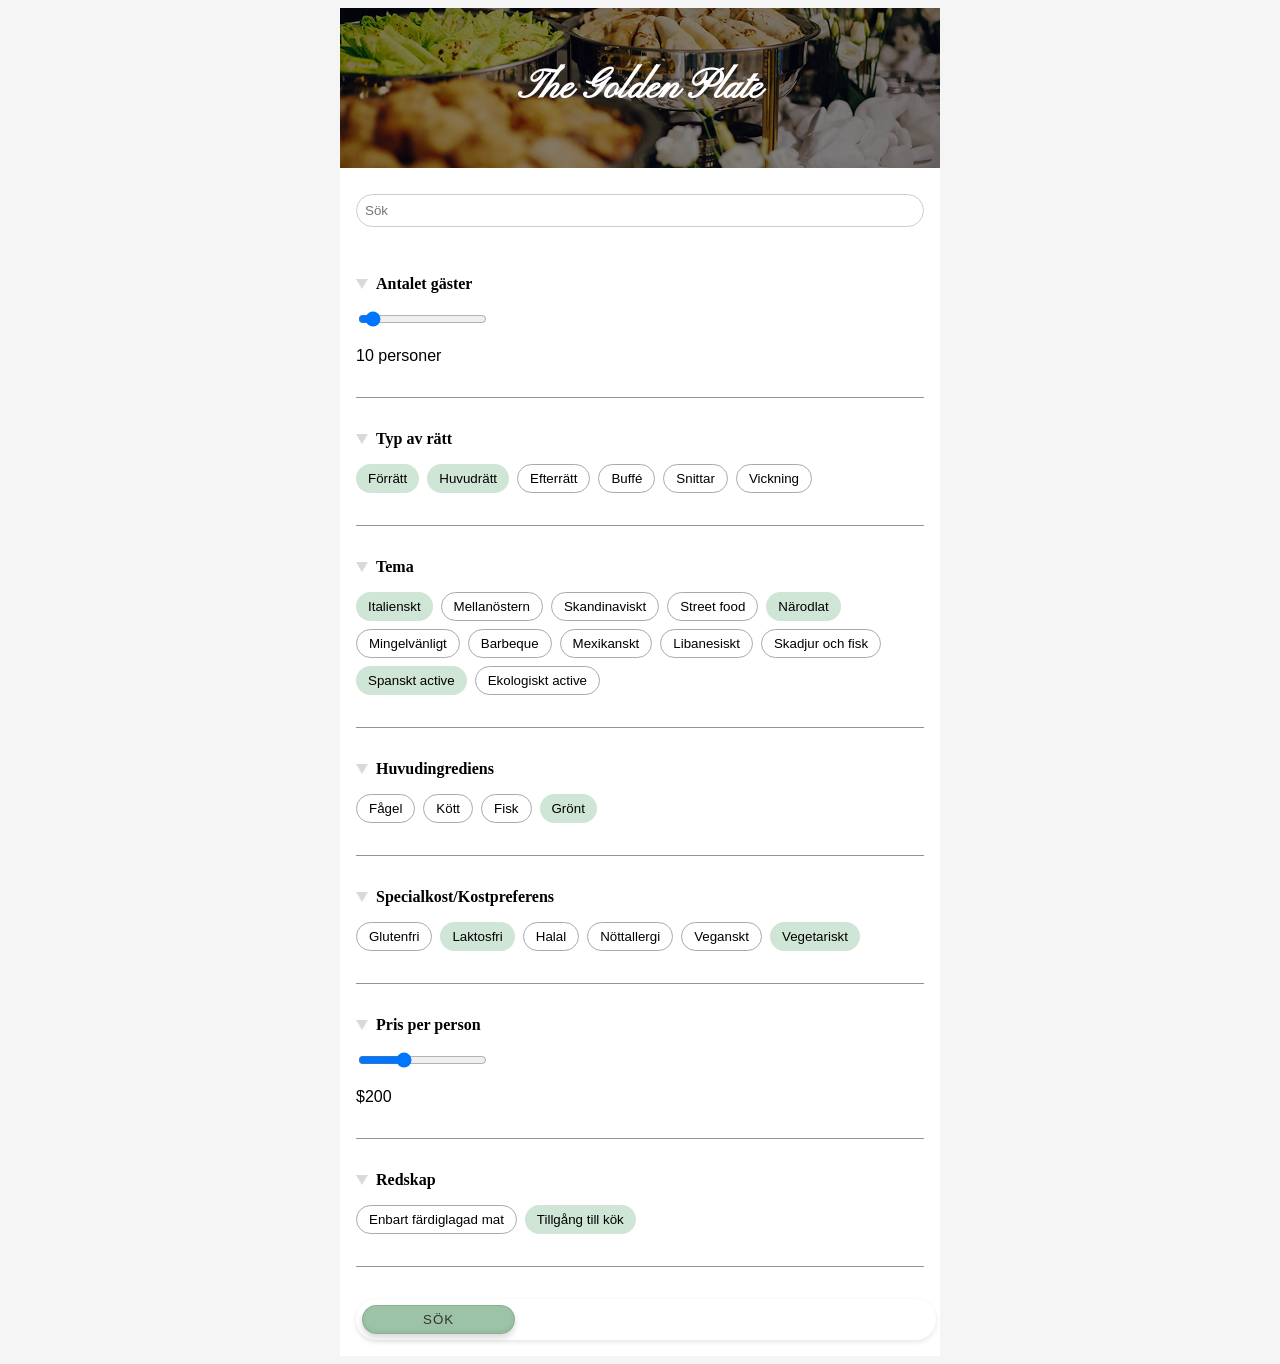
==== index.html @ 68300ba7 "small changes cleaning up the code" ====
<!DOCTYPE html>
<html lang="sv">

<head>
    <meta charset="UTF-8">
    <title>Food Filter</title>
    <link rel="stylesheet" href="style.css">
    <link href="https://fonts.googleapis.com/css2?family=Pinyon+Script&display=swap" rel="stylesheet">
</head>

<body>

    <div class="container">
        <div class="background-title">
            <img src="acess/Rectangle 33_edited.png" alt="background">
            <h2 class="title">The Golden Plate</h2>
        </div>

        <div class="filter">

            <!-- Search -->
            <input type="text" placeholder="Sök" class="search">

            <!-- Guests -->
            <div class="section">
                <header class="filter-header">
                    <img src="acess/Polygon 3.png" class="toggle-icon" alt="">
                    <h4>Antalet gäster</h4>
                </header>

                <div class="section-content">
                    <input type="range" min="1" max="150" value="10" id="guests">
                    <p class="slider-value" id="guestValue">10 personer</p>
                </div>

                <div class="selected-tags"></div>
            </div>

            <div class="divider"></div>

            <!-- Type -->
            <div class="section">
                <header class="filter-header">
                    <img src="acess/Polygon 3.png" class="toggle-icon" alt="">
                    <h4>Typ av rätt</h4>
                </header>

                <div class="section-content">
                    <div class="tags">
                        <button class="tag active">Förrätt</button>
                        <button class="tag active">Huvudrätt</button>
                        <button class="tag">Efterrätt</button>
                        <button class="tag">Buffé</button>
                        <button class="tag">Snittar</button>
                        <button class="tag">Vickning</button>
                    </div>
                </div>

                <div class="selected-tags"></div>
            </div>

            <div class="divider"></div>

            <!-- Theme -->

            <div class="section">
                <header class="filter-header">
                    <img src="acess/Polygon 3.png" class="toggle-icon" alt="">
                    <h4>Tema</h4>
                </header>

                <div class="section-content">
                    <div class="tags">
                        <button class="tag active">Italienskt</button>
                        <button class="tag">Mellanöstern</button>
                        <button class="tag">Skandinaviskt</button>
                        <button class="tag">Street food</button>
                        <button class="tag active">Närodlat</button>
                        <button class="tag">Mingelvänligt</button>
                        <button class="tag">Barbeque</button>
                        <button class="tag">Mexikanskt</button>
                        <button class="tag">Libanesiskt</button>
                        <button class="tag">Skadjur och fisk</button>
                        <button class="tag active">Spanskt active</button>
                        <button class="tag">Ekologiskt active</button>
                    </div>
                </div>

                <div class="selected-tags"></div>
            </div>

            <div class="divider"></div>

            <!-- Ingredients -->
            <div class="section">
                <header class="filter-header">
                    <img src="acess/Polygon 3.png" class="toggle-icon" alt="">
                    <h4>Huvudingrediens</h4>
                </header>

                <div class="section-content">
                    <div class="tags">
                        <button class="tag">Fågel</button>
                        <button class="tag">Kött</button>
                        <button class="tag">Fisk</button>
                        <button class="tag active">Grönt</button>
                    </div>
                </div>

                <div class="selected-tags"></div>
            </div>

            <div class="divider"></div>

            <!-- Specialkost/Kostpreferens -->
            <div class="section">
                <header class="filter-header">
                    <img src="acess/Polygon 3.png" class="toggle-icon" alt="">
                    <h4>Specialkost/Kostpreferens</h4>
                </header>

                <div class="section-content">
                    <div class="tags">
                        <button class="tag">Glutenfri</button>
                        <button class="tag active">Laktosfri</button>
                        <button class="tag">Halal</button>
                        <button class="tag">Nöttallergi</button>
                        <button class="tag">Veganskt</button>
                        <button class="tag active">Vegetariskt</button>
                    </div>
                </div>

                <div class="selected-tags"></div>
            </div>

            <div class="divider"></div>

            <!-- Price -->
            <div class="section">
                <header class="filter-header">
                    <img src="acess/Polygon 3.png" class="toggle-icon" alt="">
                    <h4>Pris per person</h4>
                </header>

                <div class="section-content">
                    <input type="range" min="0" max="600" value="200" id="price">
                    <p class="slider-value" id="priceValue">$200</p>
                </div>

                <div class="selected-tags"></div>
            </div>

            <div class="divider"></div>

            <!-- Redskap -->
            <div class="section">
                <header class="filter-header">
                    <img src="acess/Polygon 3.png" class="toggle-icon" alt="">
                    <h4>Redskap</h4>
                </header>

                <div class="section-content">
                    <div class="tags">
                        <button class="tag">Enbart färdiglagad mat</button>
                        <button class="tag active">Tillgång till kök</button>
                    </div>
                </div>

                <div class="selected-tags"></div>
            <div class="divider"></div>


            <!-- Button -->

        </div>
        <div class="search-fnt">
            <button class="search-btn">SÖK</button>
        </div>
    </div>

    <script src="script.js"></script>
</body>

</html>
---- style.css ----
body {
    font-family: Inter, sans-serif;
    background: #f5f5f5;
}

.container {
    max-width: 600px;
    margin: auto;
    background: white;
}

.filter {
    padding: 1rem;
}

.background-title {
    position: relative;
    width: 100%;
    overflow: hidden;
}

.background-title img {
    width: 100%;
    height: auto;
    display: block;
}

.title {
    position: absolute;
    top: 50%;
    left: 50%;
    transform: translate(-50%, -50%);
    margin: 0;
    color: white;
    text-align: center;
    font-family: 'Pinyon Script', cursive;
    font-size: 2.5rem;
}

.search {
    width: 100%;
    padding: 8px;
    box-sizing: border-box;
    margin-bottom: 3rem;
    margin-top: 10px;
    border: 1px solid #ccc;
    border-radius: 20px;
}

.divider {
    border-top: 1px solid rgba(149, 149, 149, 1);
    height: 0;
    margin: 2rem 0;
}

.section {
    margin-bottom: 20px;
}

.tags {
    display: flex;
    flex-wrap: wrap;
    gap: 8px;
}

.tag {
    padding: 6px 12px;
    border-radius: 20px;
    border: 1px solid #aaa;
    background: white;
    cursor: pointer;
}

.tag.active {
    background: #cfe5d6;
    border: none;
}

.search-fnt {
    width: 100%;
    padding: 6px;
    border: none;
    background: white;
    border-radius: 25px;
    cursor: pointer;
    box-shadow: 0 2px 5px rgba(0, 0, 0, 0.1);
}

.search-btn {
    display: inline-flex;
    align-items: center;
    justify-items: center;
    background: #9cc3a5;
    color: #333;
    padding: 6px 60px;
    border-radius: 50px;
    border: 1px solid rgba(0, 0, 0, 0.1);
    text-align: center;
    font-weight: 500;
    letter-spacing: 1px;
    cursor: pointer;
    box-shadow: 0 4px 6px rgba(0, 0, 0, 0.15),
        inset 0 -2px 4px rgba(0, 0, 0, 0.05);
    transition: all 0.3s ease;
}

/* Search Results */

.body {
    font-family: Arial, sans-serif;
    background: #f2f2f2;
}

.app {
    max-width: 600px;
    margin: auto;
    background: white;
    padding: 20px;
}

.header {
    text-align: center;
}

.filter-header {
    display: flex;
    align-items: center;
    gap: 0.5rem;
    margin-bottom: 1rem;
}

.filter-header img {
    width: 0.75em;
    height: auto;
    display: block;
}

.filter-header h4 {
    margin: 0;
}

.filters {
    display: flex;
    flex-wrap: wrap;
    gap: 6px;
    margin: 15px 0;
}

.tag2 {
    padding: 6px 10px;
    border-radius: 15px;
    background: #cfe5d6;
    border: none;
    cursor: pointer;
}

.tag2.active {
    background: #cfe5d6;
    border: none;
}

h3 {
    margin-top: 20px;
}

h4 {
    font-family: 'Inria Serif', serif;
}

.card {
    background: white;
    border-radius: 12px;
    overflow: hidden;
    margin-bottom: 15px;
    cursor: pointer;
}

.card img {
    width: 100%;
    height: 150px;
    object-fit: cover;
}

.card-body {
    padding: 10px;
}

.title-price {
    display: flex;
    justify-content: space-between;
    align-items: center;
}

.title-price h4 {
    margin: 0;
}

.actions {
    display: flex;
    justify-content: space-around;
    margin-top: 10px;
    background-color: #80B392;
    padding: 8px;
    border-radius: 8px;
}

.actions button {
    border: none;
    color: white;
    padding: 6px 10px;
    border-radius: 8px;
    cursor: pointer;
    background: transparent;
}

.extra-info {
    margin-top: 10px;
    background: #f5efe3;
    border: 1px solid #e2d7c8;
    border-radius: 4px;
    padding: 14px 18px;
    font-size: 0.9rem;
    color: #333;
}

.extra-info-content {
    display: flex;
    justify-content: space-between;
    gap: 30px;
    align-items: flex-start;
}

.ingredients-column,
.nutrition-column {
    width: 50%;
}

.ingredients-column ul {
    margin: 0;
    padding-left: 18px;
}

.ingredients-column li {
    margin-bottom: 6px;
}

.nutrition-column {
    border-left: 1px solid #8f8f8f;
    padding-left: 18px;
}

.nutrition-row {
    display: flex;
    justify-content: space-between;
    gap: 16px;
    margin-bottom: 6px;
}

.nutrition-row span:first-child {
    min-width: 80px;
}
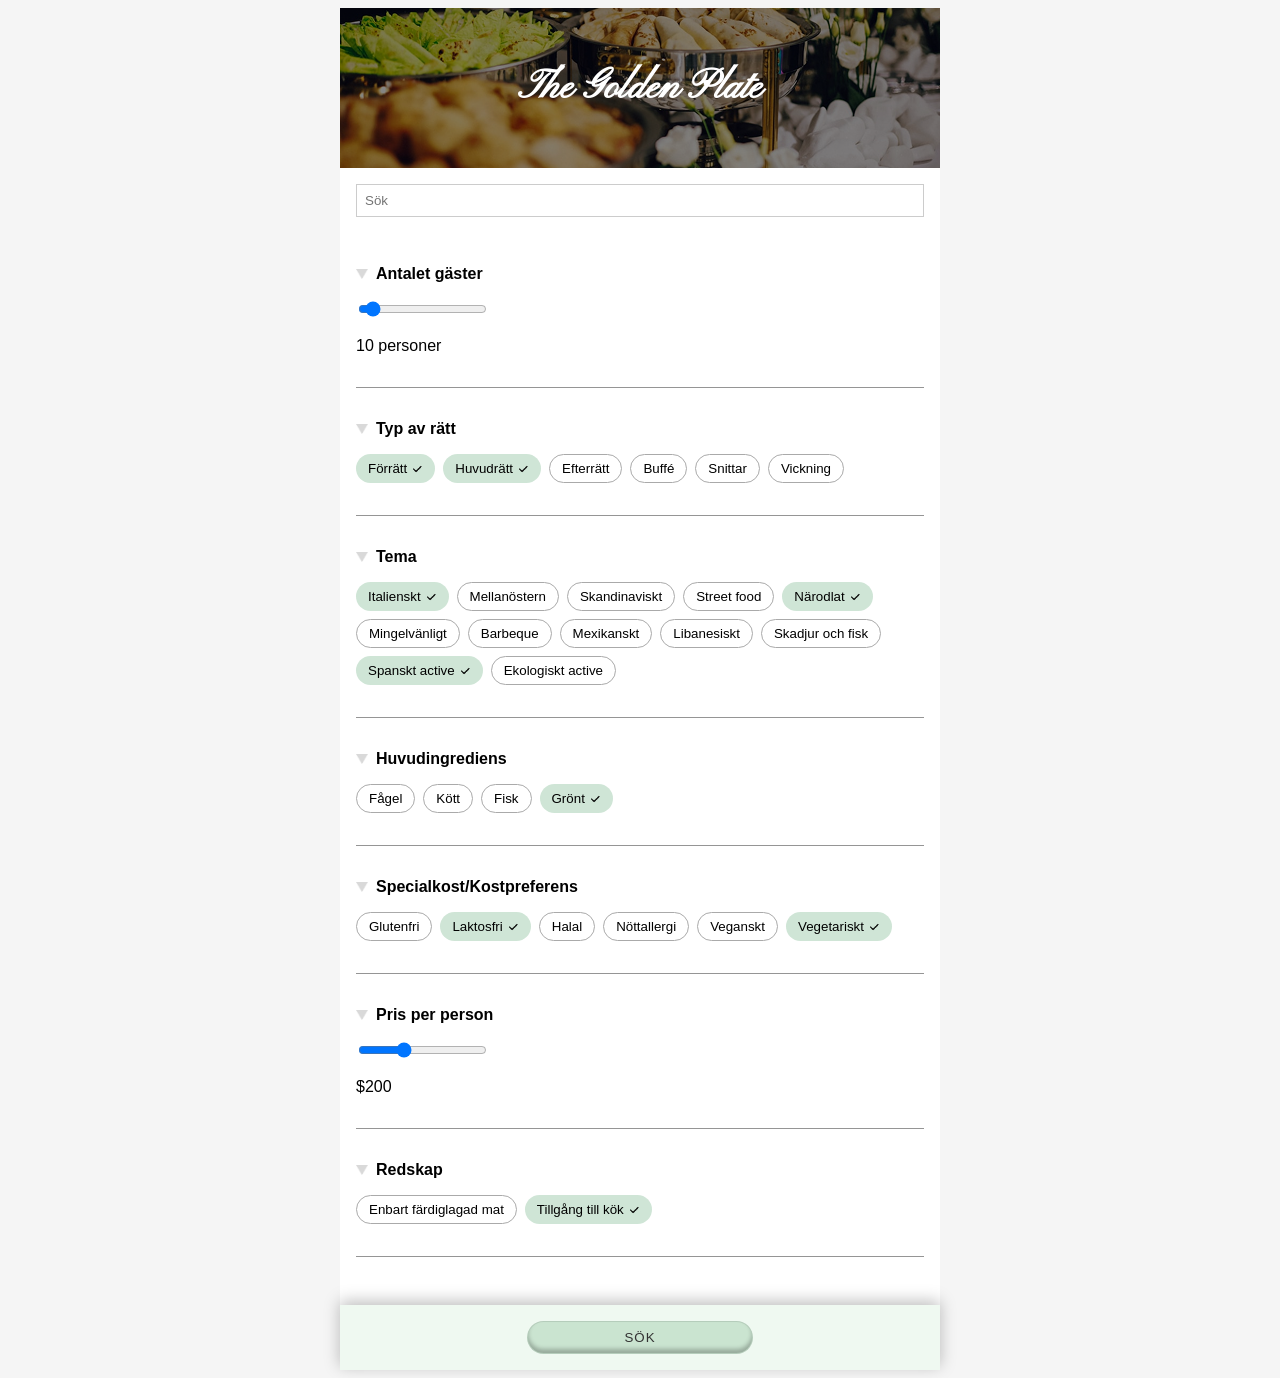
==== commit cee6310e: "fixed style.css" ====
--- a/index.html
+++ b/index.html
@@ -1,184 +1,185 @@
-<!DOCTYPE html>
-<html lang="sv">
-
-<head>
-    <meta charset="UTF-8">
-    <title>Food Filter</title>
-    <link rel="stylesheet" href="style.css">
-    <link href="https://fonts.googleapis.com/css2?family=Pinyon+Script&display=swap" rel="stylesheet">
-</head>
-
-<body>
-
-    <div class="container">
-        <div class="background-title">
-            <img src="acess/Rectangle 33_edited.png" alt="background">
-            <h2 class="title">The Golden Plate</h2>
-        </div>
-
-        <div class="filter">
-
-            <!-- Search -->
-            <input type="text" placeholder="Sök" class="search">
-
-            <!-- Guests -->
-            <div class="section">
-                <header class="filter-header">
-                    <img src="acess/Polygon 3.png" class="toggle-icon" alt="">
-                    <h4>Antalet gäster</h4>
-                </header>
-
-                <div class="section-content">
-                    <input type="range" min="1" max="150" value="10" id="guests">
-                    <p class="slider-value" id="guestValue">10 personer</p>
-                </div>
-
-                <div class="selected-tags"></div>
-            </div>
-
-            <div class="divider"></div>
-
-            <!-- Type -->
-            <div class="section">
-                <header class="filter-header">
-                    <img src="acess/Polygon 3.png" class="toggle-icon" alt="">
-                    <h4>Typ av rätt</h4>
-                </header>
-
-                <div class="section-content">
-                    <div class="tags">
-                        <button class="tag active">Förrätt</button>
-                        <button class="tag active">Huvudrätt</button>
-                        <button class="tag">Efterrätt</button>
-                        <button class="tag">Buffé</button>
-                        <button class="tag">Snittar</button>
-                        <button class="tag">Vickning</button>
-                    </div>
-                </div>
-
-                <div class="selected-tags"></div>
-            </div>
-
-            <div class="divider"></div>
-
-            <!-- Theme -->
-
-            <div class="section">
-                <header class="filter-header">
-                    <img src="acess/Polygon 3.png" class="toggle-icon" alt="">
-                    <h4>Tema</h4>
-                </header>
-
-                <div class="section-content">
-                    <div class="tags">
-                        <button class="tag active">Italienskt</button>
-                        <button class="tag">Mellanöstern</button>
-                        <button class="tag">Skandinaviskt</button>
-                        <button class="tag">Street food</button>
-                        <button class="tag active">Närodlat</button>
-                        <button class="tag">Mingelvänligt</button>
-                        <button class="tag">Barbeque</button>
-                        <button class="tag">Mexikanskt</button>
-                        <button class="tag">Libanesiskt</button>
-                        <button class="tag">Skadjur och fisk</button>
-                        <button class="tag active">Spanskt active</button>
-                        <button class="tag">Ekologiskt active</button>
-                    </div>
-                </div>
-
-                <div class="selected-tags"></div>
-            </div>
-
-            <div class="divider"></div>
-
-            <!-- Ingredients -->
-            <div class="section">
-                <header class="filter-header">
-                    <img src="acess/Polygon 3.png" class="toggle-icon" alt="">
-                    <h4>Huvudingrediens</h4>
-                </header>
-
-                <div class="section-content">
-                    <div class="tags">
-                        <button class="tag">Fågel</button>
-                        <button class="tag">Kött</button>
-                        <button class="tag">Fisk</button>
-                        <button class="tag active">Grönt</button>
-                    </div>
-                </div>
-
-                <div class="selected-tags"></div>
-            </div>
-
-            <div class="divider"></div>
-
-            <!-- Specialkost/Kostpreferens -->
-            <div class="section">
-                <header class="filter-header">
-                    <img src="acess/Polygon 3.png" class="toggle-icon" alt="">
-                    <h4>Specialkost/Kostpreferens</h4>
-                </header>
-
-                <div class="section-content">
-                    <div class="tags">
-                        <button class="tag">Glutenfri</button>
-                        <button class="tag active">Laktosfri</button>
-                        <button class="tag">Halal</button>
-                        <button class="tag">Nöttallergi</button>
-                        <button class="tag">Veganskt</button>
-                        <button class="tag active">Vegetariskt</button>
-                    </div>
-                </div>
-
-                <div class="selected-tags"></div>
-            </div>
-
-            <div class="divider"></div>
-
-            <!-- Price -->
-            <div class="section">
-                <header class="filter-header">
-                    <img src="acess/Polygon 3.png" class="toggle-icon" alt="">
-                    <h4>Pris per person</h4>
-                </header>
-
-                <div class="section-content">
-                    <input type="range" min="0" max="600" value="200" id="price">
-                    <p class="slider-value" id="priceValue">$200</p>
-                </div>
-
-                <div class="selected-tags"></div>
-            </div>
-
-            <div class="divider"></div>
-
-            <!-- Redskap -->
-            <div class="section">
-                <header class="filter-header">
-                    <img src="acess/Polygon 3.png" class="toggle-icon" alt="">
-                    <h4>Redskap</h4>
-                </header>
-
-                <div class="section-content">
-                    <div class="tags">
-                        <button class="tag">Enbart färdiglagad mat</button>
-                        <button class="tag active">Tillgång till kök</button>
-                    </div>
-                </div>
-
-                <div class="selected-tags"></div>
-            <div class="divider"></div>
-
-
-            <!-- Button -->
-
-        </div>
-        <div class="search-fnt">
-            <button class="search-btn">SÖK</button>
-        </div>
-    </div>
-
-    <script src="script.js"></script>
-</body>
-
+<!DOCTYPE html>
+<html lang="sv">
+
+<head>
+    <meta charset="UTF-8">
+    <title>Food Filter</title>
+    <link rel="stylesheet" href="style.css">
+    <link href="https://fonts.googleapis.com/css2?family=Pinyon+Script&display=swap" rel="stylesheet">
+</head>
+
+<body>
+
+    <div class="container">
+        <div class="background-title">
+            <img src="acess/Rectangle 33_edited.png" alt="background">
+            <h2 class="title">The Golden Plate</h2>
+        </div>
+
+        <div class="filter">
+
+            <!-- Search -->
+            <input type="text" placeholder="Sök" class="search">
+
+            <!-- Guests -->
+            <div class="section">
+                <header class="filter-header">
+                    <img src="acess/Polygon 3.png" class="toggle-icon" alt="">
+                    <h4>Antalet gäster</h4>
+                </header>
+
+                <div class="section-content">
+                    <input type="range" min="1" max="150" value="10" id="guests">
+                    <p class="slider-value" id="guestValue">10 personer</p>
+                </div>
+
+                <div class="selected-tags"></div>
+            </div>
+
+            <div class="divider"></div>
+
+            <!-- Type -->
+            <div class="section">
+                <header class="filter-header">
+                    <img src="acess/Polygon 3.png" class="toggle-icon" alt="">
+                    <h4>Typ av rätt</h4>
+                </header>
+
+                <div class="section-content">
+                    <div class="tags">
+                        <button class="tag active">Förrätt</button>
+                        <button class="tag active">Huvudrätt</button>
+                        <button class="tag">Efterrätt</button>
+                        <button class="tag">Buffé</button>
+                        <button class="tag">Snittar</button>
+                        <button class="tag">Vickning</button>
+                    </div>
+                </div>
+
+                <div class="selected-tags"></div>
+            </div>
+
+            <div class="divider"></div>
+
+            <!-- Theme -->
+
+            <div class="section">
+                <header class="filter-header">
+                    <img src="acess/Polygon 3.png" class="toggle-icon" alt="">
+                    <h4>Tema</h4>
+                </header>
+
+                <div class="section-content">
+                    <div class="tags">
+                        <button class="tag active">Italienskt</button>
+                        <button class="tag">Mellanöstern</button>
+                        <button class="tag">Skandinaviskt</button>
+                        <button class="tag">Street food</button>
+                        <button class="tag active">Närodlat</button>
+                        <button class="tag">Mingelvänligt</button>
+                        <button class="tag">Barbeque</button>
+                        <button class="tag">Mexikanskt</button>
+                        <button class="tag">Libanesiskt</button>
+                        <button class="tag">Skadjur och fisk</button>
+                        <button class="tag active">Spanskt active</button>
+                        <button class="tag">Ekologiskt active</button>
+                    </div>
+                </div>
+
+                <div class="selected-tags"></div>
+            </div>
+
+            <div class="divider"></div>
+
+            <!-- Ingredients -->
+            <div class="section">
+                <header class="filter-header">
+                    <img src="acess/Polygon 3.png" class="toggle-icon" alt="">
+                    <h4>Huvudingrediens</h4>
+                </header>
+
+                <div class="section-content">
+                    <div class="tags">
+                        <button class="tag">Fågel</button>
+                        <button class="tag">Kött</button>
+                        <button class="tag">Fisk</button>
+                        <button class="tag active">Grönt</button>
+                    </div>
+                </div>
+
+                <div class="selected-tags"></div>
+            </div>
+
+            <div class="divider"></div>
+
+            <!-- Specialkost/Kostpreferens -->
+            <div class="section">
+                <header class="filter-header">
+                    <img src="acess/Polygon 3.png" class="toggle-icon" alt="">
+                    <h4>Specialkost/Kostpreferens</h4>
+                </header>
+
+                <div class="section-content">
+                    <div class="tags">
+                        <button class="tag">Glutenfri</button>
+                        <button class="tag active">Laktosfri</button>
+                        <button class="tag">Halal</button>
+                        <button class="tag">Nöttallergi</button>
+                        <button class="tag">Veganskt</button>
+                        <button class="tag active">Vegetariskt</button>
+                    </div>
+                </div>
+
+                <div class="selected-tags"></div>
+            </div>
+
+            <div class="divider"></div>
+
+            <!-- Price -->
+            <div class="section">
+                <header class="filter-header">
+                    <img src="acess/Polygon 3.png" class="toggle-icon" alt="">
+                    <h4>Pris per person</h4>
+                </header>
+
+                <div class="section-content">
+                    <input type="range" min="0" max="600" value="200" id="price">
+                    <p class="slider-value" id="priceValue">$200</p>
+                </div>
+
+                <div class="selected-tags"></div>
+            </div>
+
+            <div class="divider"></div>
+
+            <!-- Redskap -->
+            <div class="section">
+                <header class="filter-header">
+                    <img src="acess/Polygon 3.png" class="toggle-icon" alt="">
+                    <h4>Redskap</h4>
+                </header>
+
+                <div class="section-content">
+                    <div class="tags">
+                        <button class="tag">Enbart färdiglagad mat</button>
+                        <button class="tag active">Tillgång till kök</button>
+                    </div>
+                </div>
+
+                <div class="selected-tags"></div>
+            <div class="divider"></div>
+
+
+            <!-- Button -->
+
+        </div>
+        </div>
+        <div class="search-fnt">
+            <button class="search-btn">SÖK</button>
+        </div>
+    </div>
+
+    <script src="script.js"></script>
+</body>
+
 </html>
--- a/style.css
+++ b/style.css
@@ -24,6 +24,7 @@
     height: auto;
     display: block;
 }
+
 
 .title {
     position: absolute;
@@ -42,9 +43,7 @@
     padding: 8px;
     box-sizing: border-box;
     margin-bottom: 3rem;
-    margin-top: 10px;
     border: 1px solid #ccc;
-    border-radius: 20px;
 }
 
 .divider {
@@ -53,6 +52,7 @@
     margin: 2rem 0;
 }
 
+
 .section {
     margin-bottom: 20px;
 }
@@ -64,6 +64,9 @@
 }
 
 .tag {
+    display: inline-flex;
+    align-items: center;
+    gap: 0.25rem;
     padding: 6px 12px;
     border-radius: 20px;
     border: 1px solid #aaa;
@@ -71,37 +74,96 @@
     cursor: pointer;
 }
 
+.selected-tag {
+    display: inline-flex;
+    align-items: center;
+    gap: 0.35rem;
+    cursor: pointer;
+}
+
+.close-icon {
+    width: 0.5em;
+    height: 0.5em;
+    object-fit: contain;
+}
+
 .tag.active {
     background: #cfe5d6;
     border: none;
 }
 
+.section-content.hidden {
+    display: none;
+}
+
+.tag.active:not(.selected-tag)::after {
+    content: "";
+    width: 12px;
+    height: 12px;
+    display: inline-block;
+    background-image: url("acess/check.png");
+    background-size: contain;
+    background-repeat: no-repeat;
+    background-position: center;
+}
+
 .search-fnt {
     width: 100%;
-    padding: 6px;
-    border: none;
-    background: white;
-    border-radius: 25px;
-    cursor: pointer;
-    box-shadow: 0 2px 5px rgba(0, 0, 0, 0.1);
+    text-align: center;
+    padding-left: 0;
+    padding-top: 1rem;
+    padding-right: 0;
+    padding-bottom: 1rem;
+    border: none;
+    background: #EFF9F1;
+    margin: 0;
+    cursor: pointer;
+
+    box-shadow: 0 -4px 15px 0 rgba(0, 0, 0, 0.25);
 }
 
 .search-btn {
-    display: inline-flex;
-    align-items: center;
-    justify-items: center;
-    background: #9cc3a5;
+
+    border-radius: 20px;
+    background: #CAE4D0;
+    box-shadow: 0 -4px 4px 0 rgba(0, 0, 0, 0.25) inset;
+
     color: #333;
-    padding: 6px 60px;
-    border-radius: 50px;
+    padding: 0.5rem 6rem;
+
     border: 1px solid rgba(0, 0, 0, 0.1);
     text-align: center;
     font-weight: 500;
     letter-spacing: 1px;
     cursor: pointer;
-    box-shadow: 0 4px 6px rgba(0, 0, 0, 0.15),
-        inset 0 -2px 4px rgba(0, 0, 0, 0.05);
+
     transition: all 0.3s ease;
+}
+
+.toggle-icon {
+    cursor: pointer;
+    transition: transform 0.3s ease;
+}
+
+.toggle-icon.rotated {
+    transform: rotate(180deg);
+}
+
+.tags.hidden {
+    display: none;
+}
+
+.selected-tags {
+    display: none;
+    flex-wrap: wrap;
+    gap: 8px;
+    margin-top: 0.5rem;
+}
+
+
+
+.selected-tags.show {
+    display: flex;
 }
 
 /* Search Results */
@@ -127,6 +189,10 @@
     align-items: center;
     gap: 0.5rem;
     margin-bottom: 1rem;
+}
+
+.filter-header h4 {
+    font-family: Inter, sans-serif;
 }
 
 .filter-header img {
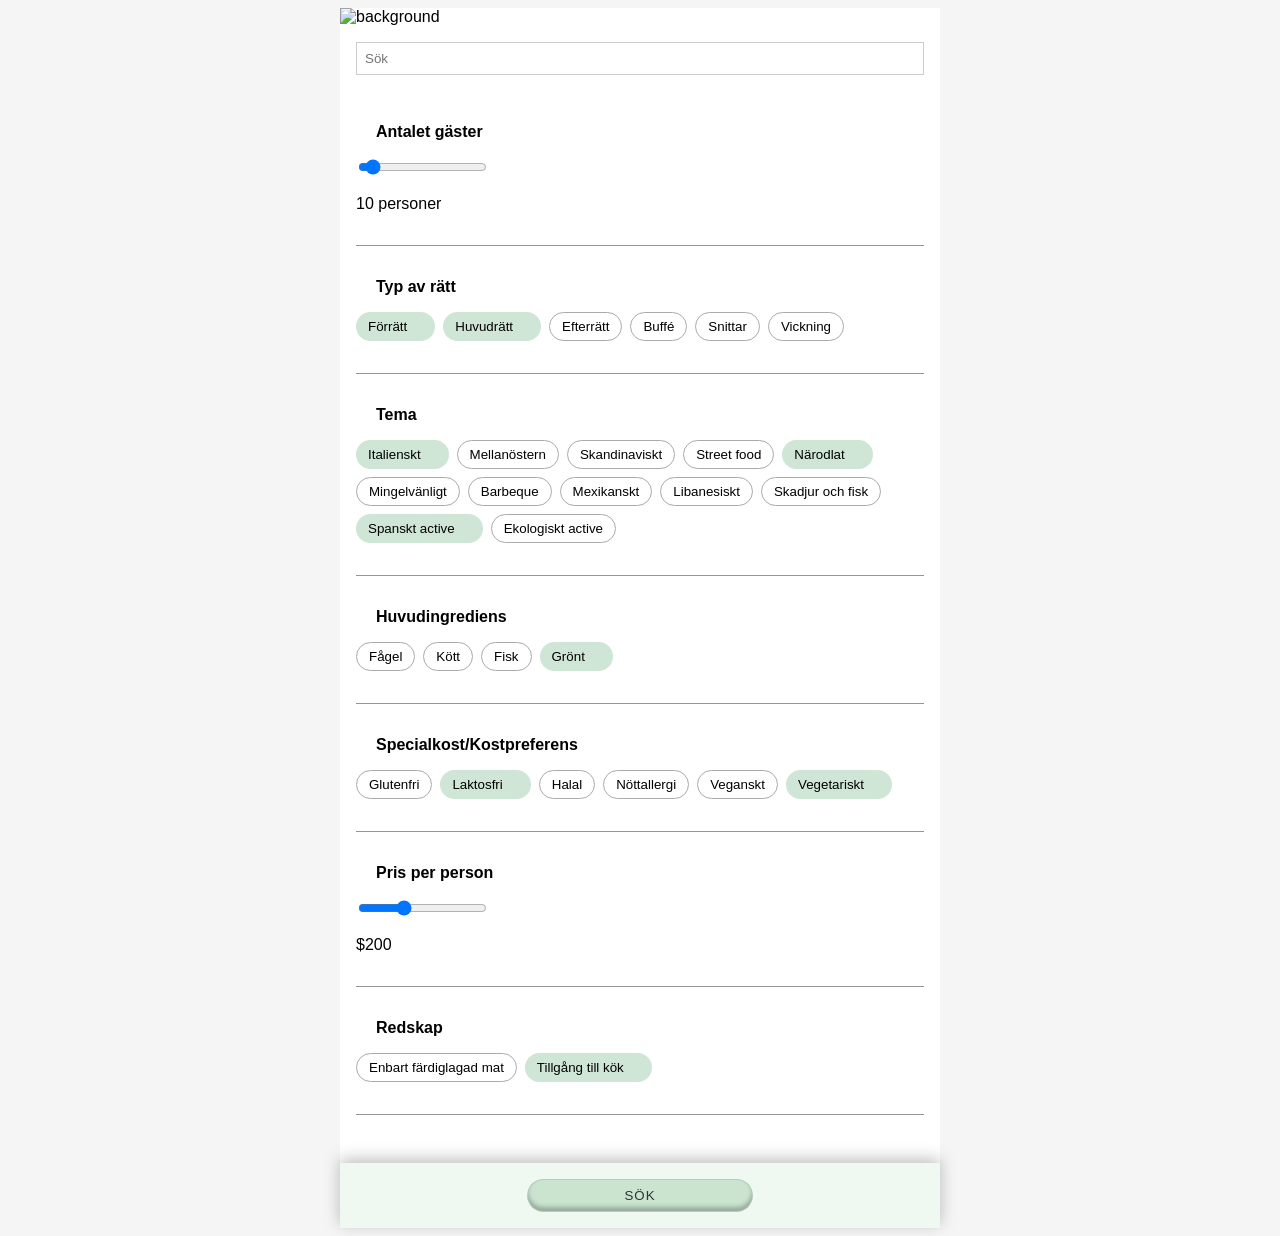
==== commit 63607ebc: "changes name assets file" ====
--- a/index.html
+++ b/index.html
@@ -12,7 +12,7 @@
 
     <div class="container">
         <div class="background-title">
-            <img src="acess/Rectangle 33_edited.png" alt="background">
+            <img src="assets/Rectangle 33_edited.png" alt="background">
             <h2 class="title">The Golden Plate</h2>
         </div>
 
@@ -24,7 +24,7 @@
             <!-- Guests -->
             <div class="section">
                 <header class="filter-header">
-                    <img src="acess/Polygon 3.png" class="toggle-icon" alt="">
+                    <img src="assets/Polygon 3.png" class="toggle-icon" alt="">
                     <h4>Antalet gäster</h4>
                 </header>
 
@@ -41,7 +41,7 @@
             <!-- Type -->
             <div class="section">
                 <header class="filter-header">
-                    <img src="acess/Polygon 3.png" class="toggle-icon" alt="">
+                    <img src="assets/Polygon 3.png" class="toggle-icon" alt="">
                     <h4>Typ av rätt</h4>
                 </header>
 
@@ -65,7 +65,7 @@
 
             <div class="section">
                 <header class="filter-header">
-                    <img src="acess/Polygon 3.png" class="toggle-icon" alt="">
+                    <img src="assets/Polygon 3.png" class="toggle-icon" alt="">
                     <h4>Tema</h4>
                 </header>
 
@@ -94,7 +94,7 @@
             <!-- Ingredients -->
             <div class="section">
                 <header class="filter-header">
-                    <img src="acess/Polygon 3.png" class="toggle-icon" alt="">
+                    <img src="assets/Polygon 3.png" class="toggle-icon" alt="">
                     <h4>Huvudingrediens</h4>
                 </header>
 
@@ -115,7 +115,7 @@
             <!-- Specialkost/Kostpreferens -->
             <div class="section">
                 <header class="filter-header">
-                    <img src="acess/Polygon 3.png" class="toggle-icon" alt="">
+                    <img src="assets/Polygon 3.png" class="toggle-icon" alt="">
                     <h4>Specialkost/Kostpreferens</h4>
                 </header>
 
@@ -138,7 +138,7 @@
             <!-- Price -->
             <div class="section">
                 <header class="filter-header">
-                    <img src="acess/Polygon 3.png" class="toggle-icon" alt="">
+                    <img src="assets/Polygon 3.png" class="toggle-icon" alt="">
                     <h4>Pris per person</h4>
                 </header>
 
@@ -155,7 +155,7 @@
             <!-- Redskap -->
             <div class="section">
                 <header class="filter-header">
-                    <img src="acess/Polygon 3.png" class="toggle-icon" alt="">
+                    <img src="assets/Polygon 3.png" class="toggle-icon" alt="">
                     <h4>Redskap</h4>
                 </header>
 
@@ -167,12 +167,12 @@
                 </div>
 
                 <div class="selected-tags"></div>
-            <div class="divider"></div>
+                <div class="divider"></div>
 
 
-            <!-- Button -->
+                <!-- Button -->
 
-        </div>
+            </div>
         </div>
         <div class="search-fnt">
             <button class="search-btn">SÖK</button>
--- a/style.css
+++ b/style.css
@@ -101,7 +101,7 @@
     width: 12px;
     height: 12px;
     display: inline-block;
-    background-image: url("acess/check.png");
+    background-image: url("assets/check.png");
     background-size: contain;
     background-repeat: no-repeat;
     background-position: center;
@@ -247,6 +247,14 @@
     object-fit: cover;
 }
 
+.card p {
+    font-style: italic;
+    font-size: small;
+    font-weight: 400;
+    color: #4B4B4B;
+    line-height: normal;
+}
+
 .card-body {
     padding: 10px;
 }
@@ -259,6 +267,12 @@
 
 .title-price h4 {
     margin: 0;
+    color: #4B4B4B;
+    font-family: "Inria Serif";
+    font-size: 27.5px;
+    font-style: normal;
+    font-weight: 700;
+    line-height: normal;
 }
 
 .actions {
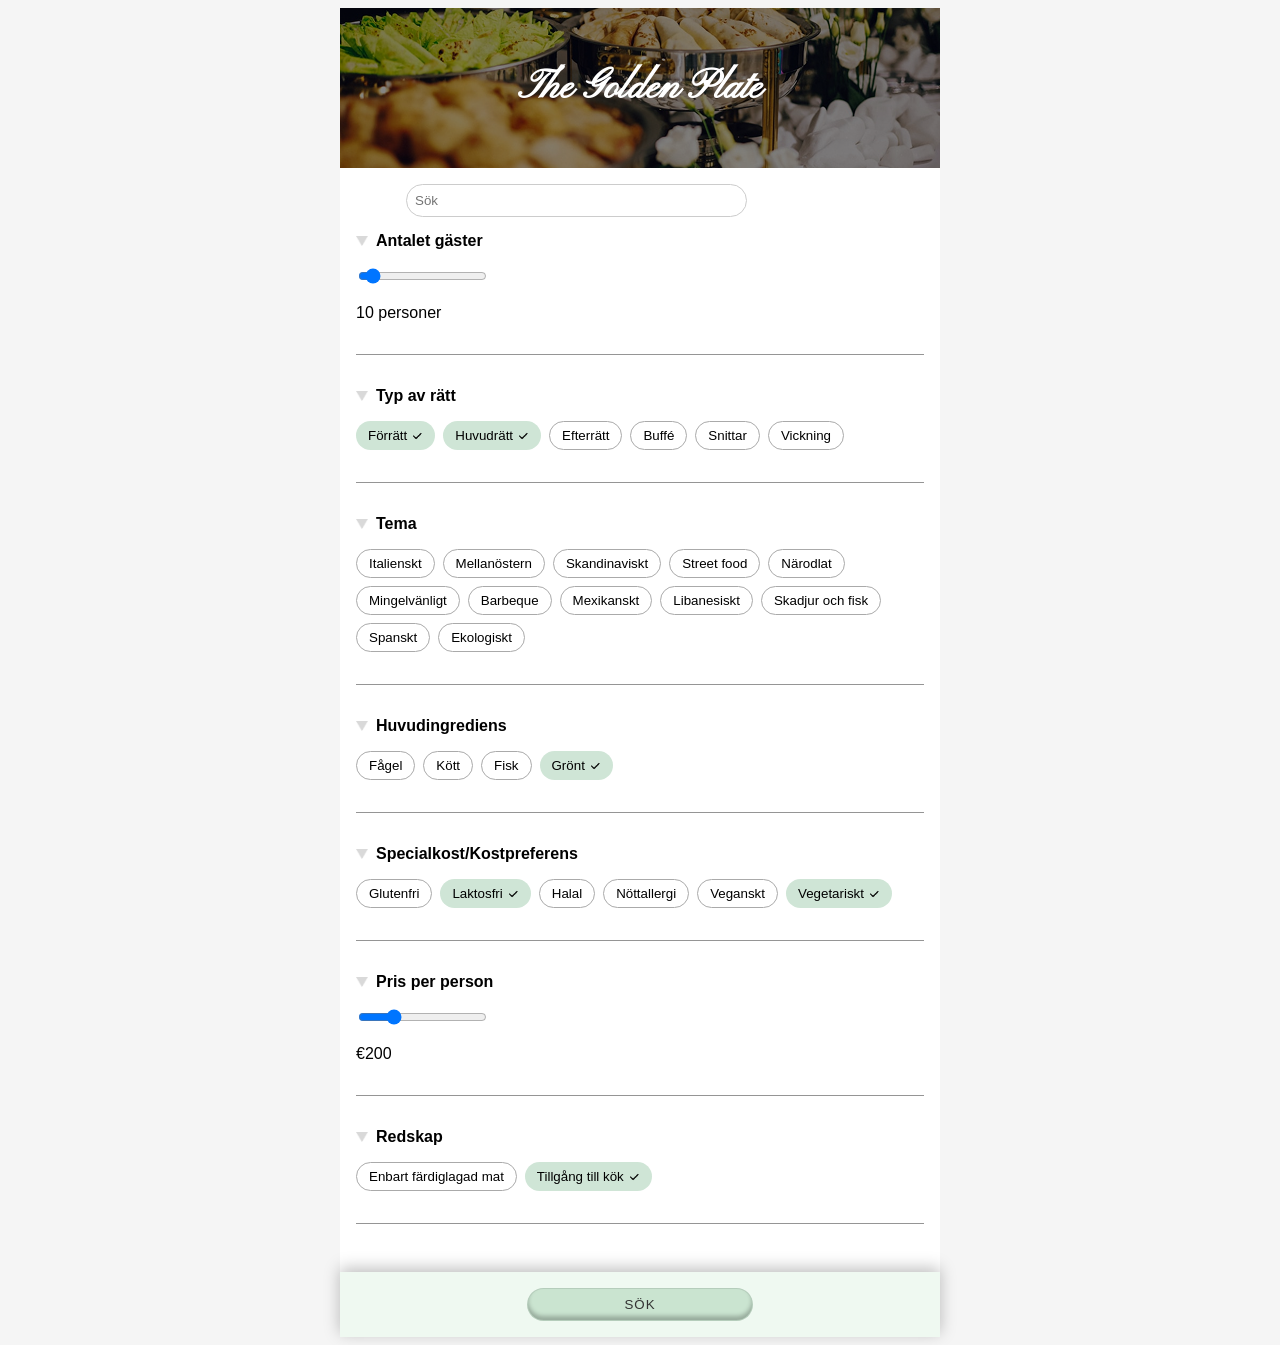
==== commit 4a5287ea: "fix search, second page hide the non active tags" ====
--- a/index.html
+++ b/index.html
@@ -71,18 +71,18 @@
 
                 <div class="section-content">
                     <div class="tags">
-                        <button class="tag active">Italienskt</button>
+                        <button class="tag">Italienskt</button>
                         <button class="tag">Mellanöstern</button>
                         <button class="tag">Skandinaviskt</button>
                         <button class="tag">Street food</button>
-                        <button class="tag active">Närodlat</button>
+                        <button class="tag">Närodlat</button>
                         <button class="tag">Mingelvänligt</button>
                         <button class="tag">Barbeque</button>
                         <button class="tag">Mexikanskt</button>
                         <button class="tag">Libanesiskt</button>
                         <button class="tag">Skadjur och fisk</button>
-                        <button class="tag active">Spanskt active</button>
-                        <button class="tag">Ekologiskt active</button>
+                        <button class="tag">Spanskt</button>
+                        <button class="tag">Ekologiskt</button>
                     </div>
                 </div>
 
@@ -143,8 +143,8 @@
                 </header>
 
                 <div class="section-content">
-                    <input type="range" min="0" max="600" value="200" id="price">
-                    <p class="slider-value" id="priceValue">$200</p>
+                    <input type="range" min="0" max="800" value="200" id="price">
+                    <p class="slider-value" id="priceValue">€200</p>
                 </div>
 
                 <div class="selected-tags"></div>
--- a/style.css
+++ b/style.css
@@ -39,10 +39,13 @@
 }
 
 .search {
-    width: 100%;
+    width: 60%;
     padding: 8px;
     box-sizing: border-box;
-    margin-bottom: 3rem;
+    border-radius: 20px;
+    padding: 8px;
+    margin-left: 50px;
+    margin-bottom: 15px;
     border: 1px solid #ccc;
 }
 
@@ -80,6 +83,7 @@
     gap: 0.35rem;
     cursor: pointer;
 }
+
 
 .close-icon {
     width: 0.5em;
@@ -107,6 +111,10 @@
     background-position: center;
 }
 
+.dishes {
+    margin: 15px;
+}
+
 .search-fnt {
     width: 100%;
     text-align: center;
@@ -212,6 +220,15 @@
     margin: 15px 0;
 }
 
+.sticky-header {
+    position: sticky;
+    top: 0;
+    z-index: 1000;
+    background-color: white;
+    padding-top: 10px;
+    padding-bottom: 10px;
+}
+
 .tag2 {
     padding: 6px 10px;
     border-radius: 15px;
@@ -248,6 +265,7 @@
 }
 
 .card p {
+    margin-left: 10px;
     font-style: italic;
     font-size: small;
     font-weight: 400;
@@ -256,7 +274,8 @@
 }
 
 .card-body {
-    padding: 10px;
+    padding: 0px;
+    background-color: #FFFDF0;
 }
 
 .title-price {
@@ -275,12 +294,33 @@
     line-height: normal;
 }
 
+.card-footer {
+    display: flex;
+    align-items: center;
+    justify-content: space-between;
+    margin-top: 10px;
+    width: 100%;
+}
+
+.dish-title {
+    display: flex;
+    align-items: flex-start;
+    margin: 0;
+    gap: 5px;
+}
+
+.flag-icon {
+    display: block;
+    transform: translateY(-4px);
+    margin: 0;
+}
+
 .actions {
     display: flex;
-    justify-content: space-around;
+    justify-content: flex-start;
     margin-top: 10px;
     background-color: #80B392;
-    padding: 8px;
+    padding: 5px;
     border-radius: 8px;
 }
 
@@ -292,6 +332,7 @@
     cursor: pointer;
     background: transparent;
 }
+
 
 .extra-info {
     margin-top: 10px;
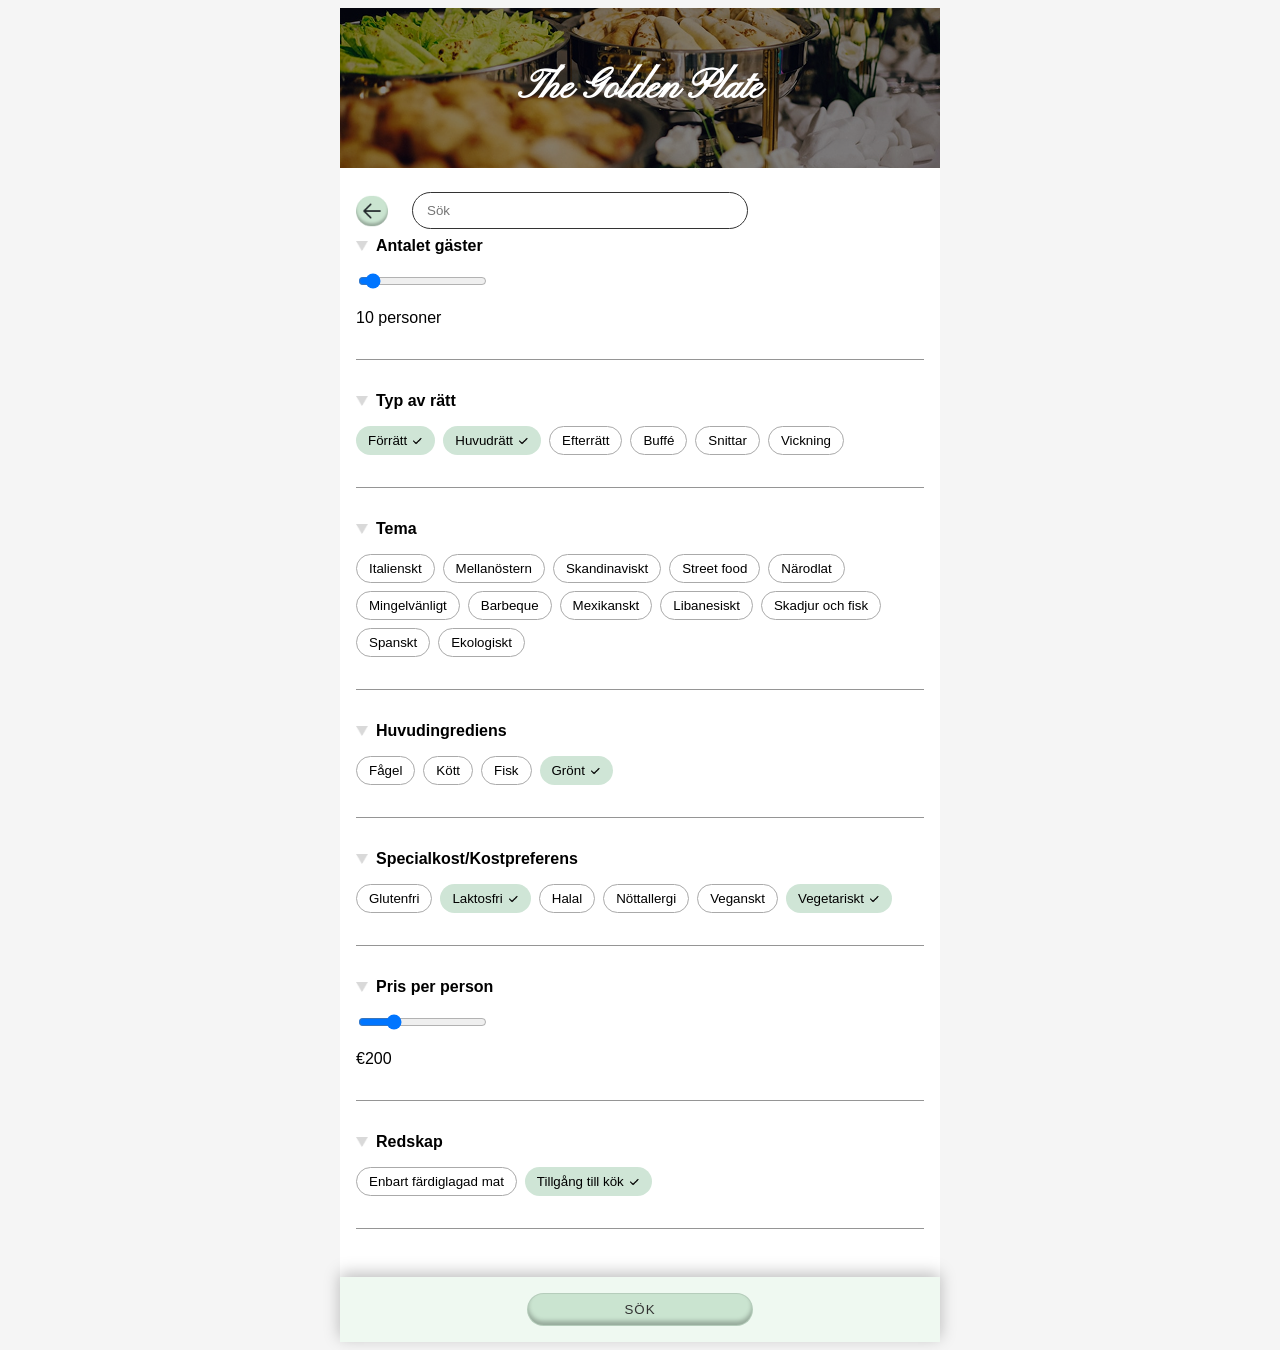
==== commit 8d9af9d6: "fixed search" ====
--- a/index.html
+++ b/index.html
@@ -19,7 +19,10 @@
         <div class="filter">
 
             <!-- Search -->
-            <input type="text" placeholder="Sök" class="search">
+<div class="search-wrapper">
+    <img src="assets/Frame 128.png" class="back-icon">
+    <input type="text" placeholder="Sök" class="search">
+</div>
 
             <!-- Guests -->
             <div class="section">
@@ -167,16 +170,18 @@
                 </div>
 
                 <div class="selected-tags"></div>
+                </div>
                 <div class="divider"></div>
 
 
                 <!-- Button -->
 
             </div>
-        </div>
-        <div class="search-fnt">
+                    <div class="search-fnt">
             <button class="search-btn">SÖK</button>
         </div>
+        </div>
+
     </div>
 
     <script src="script.js"></script>
--- a/style.css
+++ b/style.css
@@ -11,6 +11,30 @@
 
 .filter {
     padding: 1rem;
+}
+
+.search-wrapper {
+    display: flex;
+    align-items: center;
+    gap: 1.5rem;
+    padding: 0.5rem 16px 0.5rem 0;
+    margin-right: 10rem;
+}
+
+.back-icon {
+    width: 32px;
+    height: 32px;
+    object-fit: contain;
+    cursor: pointer;
+}
+
+.search {
+    flex: 1;
+    box-sizing: border-box;
+    border: 1px solid #333;
+    border-radius: 25px;
+    padding: 10px 14px;
+    margin: 0;
 }
 
 .background-title {
@@ -38,16 +62,7 @@
     font-size: 2.5rem;
 }
 
-.search {
-    width: 60%;
-    padding: 8px;
-    box-sizing: border-box;
-    border-radius: 20px;
-    padding: 8px;
-    margin-left: 50px;
-    margin-bottom: 15px;
-    border: 1px solid #ccc;
-}
+
 
 .divider {
     border-top: 1px solid rgba(149, 149, 149, 1);
@@ -192,6 +207,12 @@
     text-align: center;
 }
 
+.sticky-header {
+    padding: 1rem;
+    background: rgba(239, 249, 241, 1);
+    box-shadow: 0 4px 15px 0 rgba(0, 0, 0, 0.25);
+}
+
 .filter-header {
     display: flex;
     align-items: center;
@@ -225,8 +246,9 @@
     top: 0;
     z-index: 1000;
     background-color: white;
-    padding-top: 10px;
-    padding-bottom: 10px;
+    padding: 1rem;
+    background: rgba(239, 249, 241, 1);
+    box-shadow: 0 4px 15px 0 rgba(0, 0, 0, 0.25);
 }
 
 .tag2 {
@@ -255,7 +277,7 @@
     border-radius: 12px;
     overflow: hidden;
     margin-bottom: 15px;
-    cursor: pointer;
+    
 }
 
 .card img {
@@ -317,22 +339,34 @@
 
 .actions {
     display: flex;
-    justify-content: flex-start;
-    margin-top: 10px;
+    align-items: center;
     background-color: #80B392;
-    padding: 5px;
+    padding: 6px;
     border-radius: 8px;
+    gap: 6px;
 }
 
 .actions button {
+    background: transparent;
     border: none;
-    color: white;
-    padding: 6px 10px;
-    border-radius: 8px;
-    cursor: pointer;
-    background: transparent;
-}
-
+    display: flex;
+    align-items: center;
+    justify-content: center;
+    padding: 4px;
+}
+
+.info-btn {
+    margin-left: auto;
+    background-color: #e6e6e6;
+    padding: 6px;
+    border-radius: 6px;
+    cursor: pointer;
+}
+
+.actions img {
+    height: 25px;
+    width: auto;
+}
 
 .extra-info {
     margin-top: 10px;
